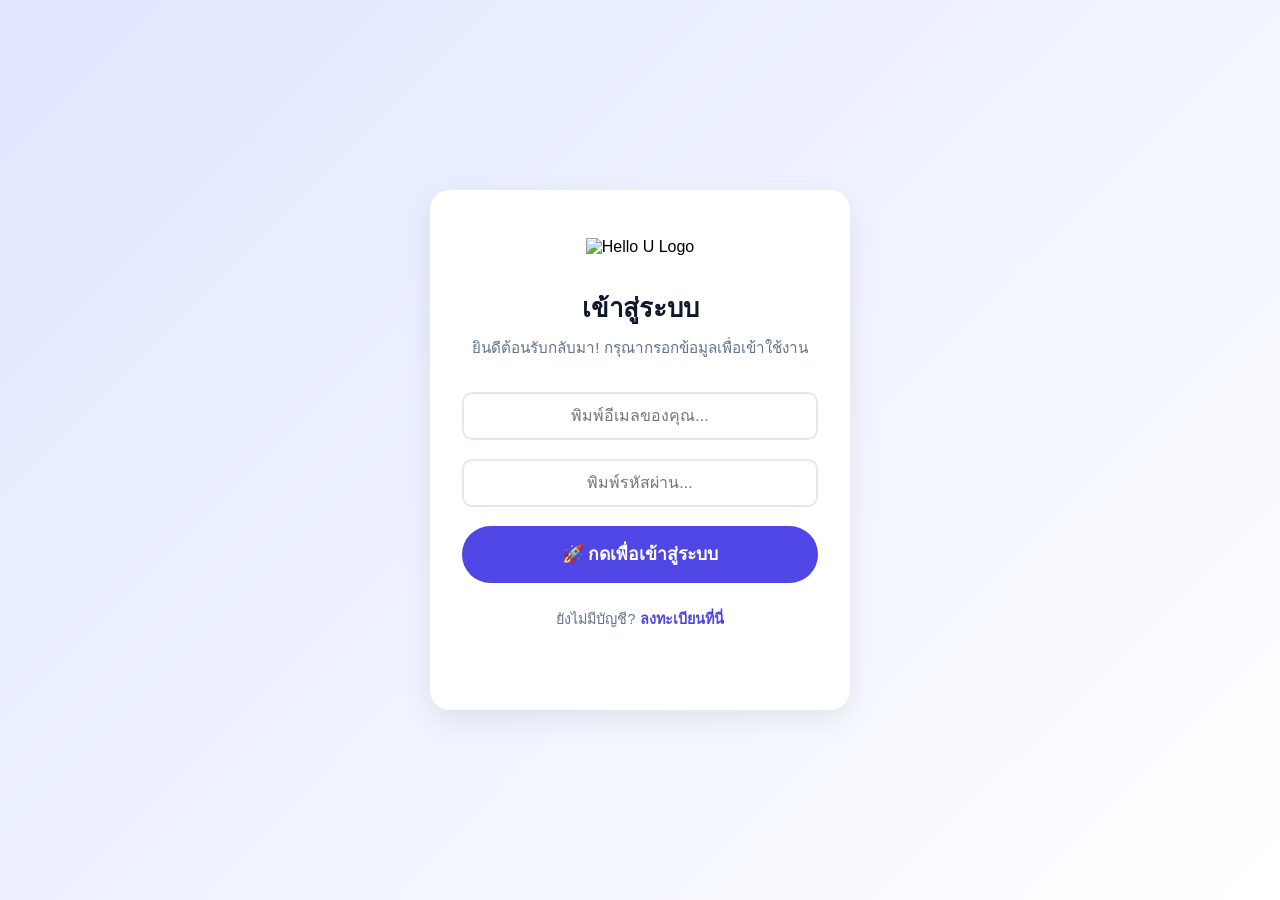
==== index.html @ 2e26dde2 "Update HTML structure and logo attributes" ====
<!DOCTYPE html>
<html lang="th">
<head>
    <meta charset="UTF-8">
    <meta name="viewport" content="width=device-width, initial-scale=1.0">
    <title>Hello U - เว็บไซต์เก็บสะสมผลงาน</title>
    <link rel="stylesheet" href="style.css">
    <style>
        /* สไตล์สำหรับจัดการโลโก้ */
        .logo-container {
            text-align: center;
            margin-bottom: 2rem;
        }
        .logo-image {
            max-width: 250px; /* สามารถปรับขนาดความกว้างตามต้องการ (เช่น 200px - 300px) */
            height: auto;
        }
    </style>
</head>
<body class="login-page">

    <div class="container theme-blue">
        <div class="logo-container">
            <img src="https://cdn.phototourl.com/free/2026-07-02-bf2530e4-cb2e-459f-93de-d59034eb5c2c.png" class="logo-image" alt="Hello U Logo">
        </div>

        <h1>เข้าสู่ระบบ</h1>
        <p>ยินดีต้อนรับกลับมา! กรุณากรอกข้อมูลเพื่อเข้าใช้งาน</p>
        
        <form id="loginForm">
            <input type="email" id="loginEmail" placeholder="พิมพ์อีเมลของคุณ..." required>
            <input type="password" id="loginPassword" placeholder="พิมพ์รหัสผ่าน..." required>
            <button type="submit" class="btn">🚀 กดเพื่อเข้าสู่ระบบ</button>
        </form>

        <p class="link-text">ยังไม่มีบัญชี? <a href="register.html">ลงทะเบียนที่นี่</a></p>
    </div>

    <script type="module" src="script.js"></script>
</body>
</html>
---- style.css ----
/* --- ตั้งค่าพื้นฐาน --- */
* {
    margin: 0;
    padding: 0;
    box-sizing: border-box;
    font-family: 'Segoe UI', Tahoma, Geneva, Verdana, sans-serif;
}

body {
    min-height: 100vh;
    display: flex;
    justify-content: center;
    align-items: center;
    background: linear-gradient(135deg, #e0e7ff 0%, #ffffff 100%);
    padding: 1rem;
}

/* --- กล่องแสดงผลหลัก --- */
.container {
    background: white;
    padding: 3rem 2rem;
    border-radius: 20px;
    box-shadow: 0 10px 30px rgba(0, 0, 0, 0.08);
    text-align: center;
    max-width: 420px;
    width: 100%;
}

.logo {
    font-size: 3rem;
    font-weight: 800;
    margin-bottom: 1rem;
}

h1 {
    font-size: 1.6rem;
    margin-bottom: 0.5rem;
    color: #0f172a;
}

p {
    color: #64748b;
    font-size: 0.95rem;
    margin-bottom: 2rem;
}

/* --- ฟอร์มอินพุต --- */
input {
    width: 100%;
    padding: 0.8rem;
    margin-bottom: 1.2rem;
    border: 2px solid #e2e8f0;
    border-radius: 10px;
    font-size: 1rem;
    text-align: center;
    outline: none;
    transition: border-color 0.3s;
}

.btn {
    display: block;
    width: 100%;
    color: white;
    padding: 0.9rem;
    border: none;
    border-radius: 50px;
    font-size: 1.1rem;
    font-weight: 600;
    cursor: pointer;
    transition: all 0.3s;
}

.btn:hover {
    transform: translateY(-2px);
}

.link-text {
    margin-top: 1.5rem;
    font-size: 0.9rem;
    color: #64748b;
}

.link-text a {
    text-decoration: none;
    font-weight: 600;
}

.link-text a:hover {
    text-decoration: underline;
}

/* --- คลาสแยกสีตามธีม (Blue สำหรับเช็คอิน / Green สำหรับลงทะเบียน) --- */
.theme-blue .logo, .theme-blue .link-text a { color: #4f46e5; }
.theme-blue input:focus { border-color: #4f46e5; }
.theme-blue .btn { background: #4f46e5; }
.theme-blue .btn:hover { background: #4338ca; box-shadow: 0 5px 15px rgba(79, 70, 229, 0.4); }

.theme-green .logo, .theme-green .link-text a { color: #10b981; }
.theme-green input:focus { border-color: #10b981; }
.theme-green .btn { background: #10b981; }
.theme-green .btn:hover { background: #059669; box-shadow: 0 5px 15px rgba(16, 185, 129, 0.4); }
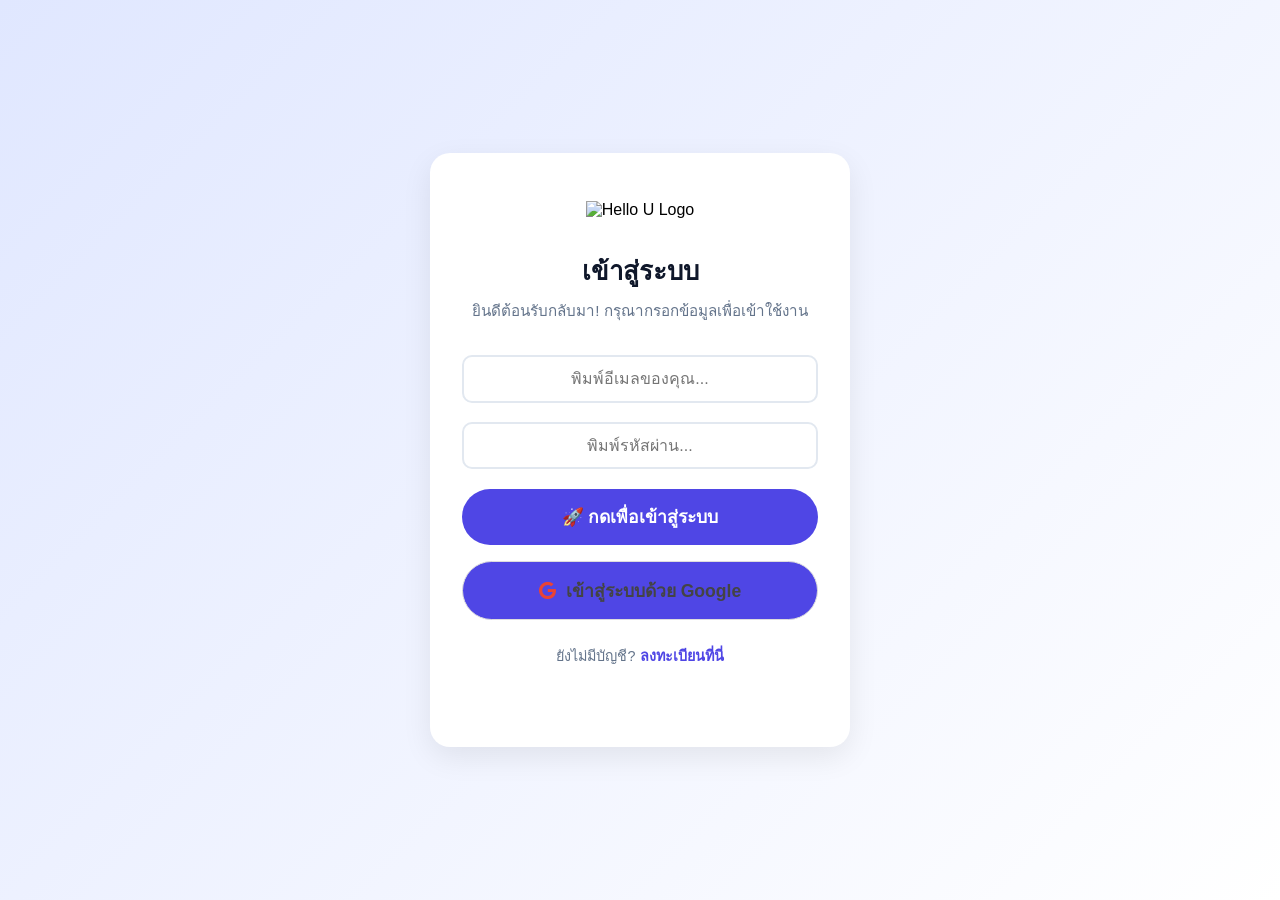
==== commit 23e79ce5: "Add Google login button to index.html Added Google login button and styles." ====
--- a/index.html
+++ b/index.html
@@ -5,6 +5,7 @@
     <meta name="viewport" content="width=device-width, initial-scale=1.0">
     <title>Hello U - เว็บไซต์เก็บสะสมผลงาน</title>
     <link rel="stylesheet" href="style.css">
+    <link rel="stylesheet" href="https://cdnjs.cloudflare.com/ajax/libs/font-awesome/6.4.0/css/all.min.css">
     <style>
         /* สไตล์สำหรับจัดการโลโก้ */
         .logo-container {
@@ -12,8 +13,22 @@
             margin-bottom: 2rem;
         }
         .logo-image {
-            max-width: 250px; /* สามารถปรับขนาดความกว้างตามต้องการ (เช่น 200px - 300px) */
+            max-width: 250px;
             height: auto;
+        }
+        /* สไตล์เพิ่มเติมสำหรับปุ่ม Google */
+        .btn-google {
+            background: #fff;
+            color: #444;
+            border: 1px solid #ddd;
+            margin-top: 1rem;
+            display: flex;
+            align-items: center;
+            justify-content: center;
+            gap: 10px;
+        }
+        .btn-google:hover {
+            background: #f5f5f5;
         }
     </style>
 </head>
@@ -31,6 +46,10 @@
             <input type="email" id="loginEmail" placeholder="พิมพ์อีเมลของคุณ..." required>
             <input type="password" id="loginPassword" placeholder="พิมพ์รหัสผ่าน..." required>
             <button type="submit" class="btn">🚀 กดเพื่อเข้าสู่ระบบ</button>
+            
+            <button type="button" id="googleLoginBtn" class="btn btn-google">
+                <i class="fab fa-google" style="color: #ea4335;"></i> เข้าสู่ระบบด้วย Google
+            </button>
         </form>
 
         <p class="link-text">ยังไม่มีบัญชี? <a href="register.html">ลงทะเบียนที่นี่</a></p>
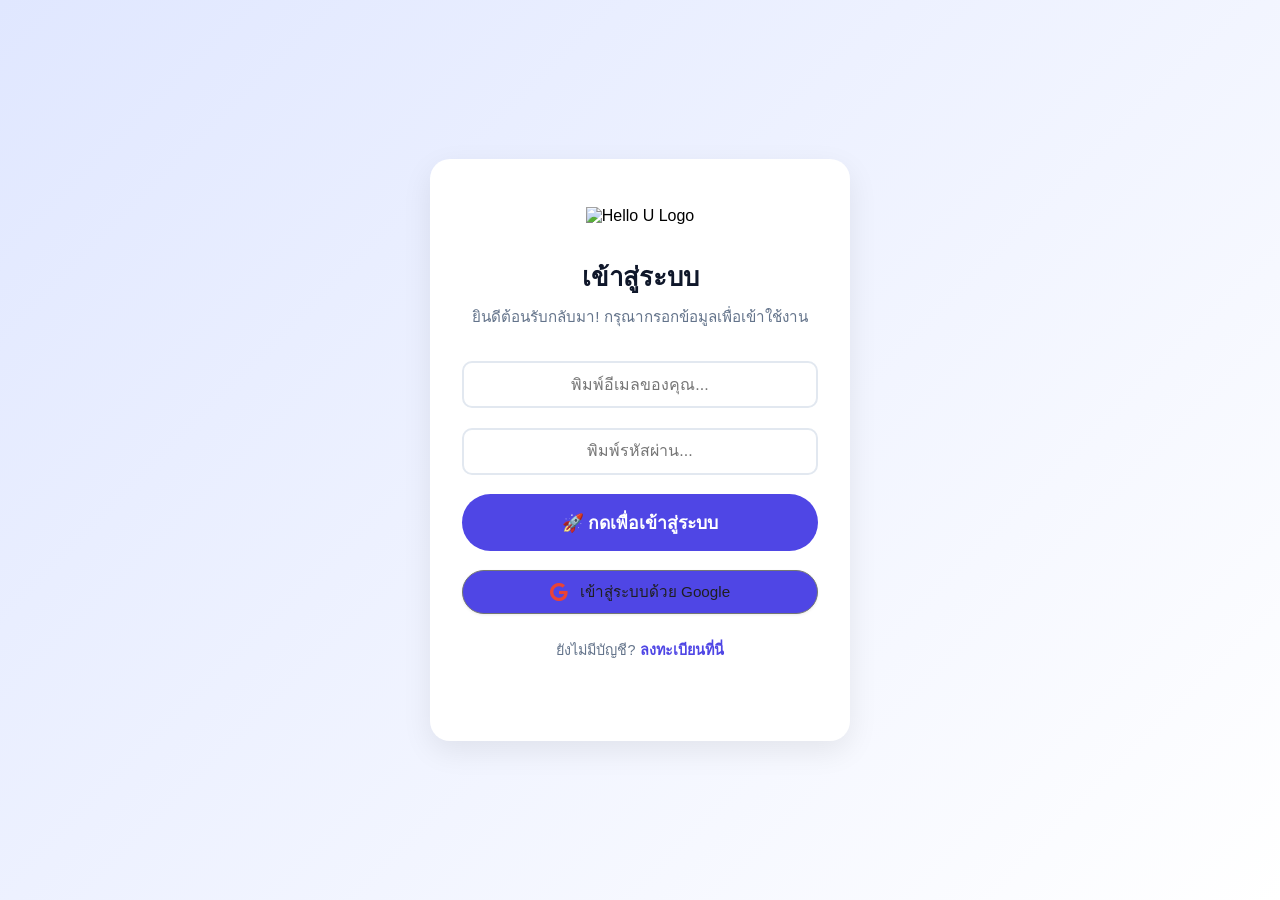
==== commit 8891d7cb: "Enhance Google button styles for improved appearance Updated the Google button styles for better aes" ====
--- a/index.html
+++ b/index.html
@@ -16,19 +16,40 @@
             max-width: 250px;
             height: auto;
         }
-        /* สไตล์เพิ่มเติมสำหรับปุ่ม Google */
+
+        /* 🎨 ปรับปรุงสไตล์ปุ่ม Google ใหม่ให้สวยงามขึ้น */
         .btn-google {
-            background: #fff;
-            color: #444;
-            border: 1px solid #ddd;
-            margin-top: 1rem;
+            background-color: #ffffff;
+            color: #1f1f1f;
+            border: 1px solid #747775;
+            margin-top: 1.2rem;
             display: flex;
             align-items: center;
             justify-content: center;
-            gap: 10px;
+            gap: 12px;
+            width: 100%;
+            height: 44px; /* ปรับให้ความสูงเท่าๆ กับ Input และปุ่มทั่วไป */
+            border-radius: 22px; /* ทำมุมโค้งมนแบบมนยาว หรือปรับตามสไตล์เว็บคุณ (เช่น 8px หรือ 12px) */
+            font-family: inherit;
+            font-size: 0.95rem;
+            font-weight: 500;
+            cursor: pointer;
+            transition: background-color 0.2s, box-shadow 0.2s;
+            box-shadow: 0 1px 3px rgba(0,0,0,0.08);
         }
+        
         .btn-google:hover {
-            background: #f5f5f5;
+            background-color: #f8fafc;
+            box-shadow: 0 2px 5px rgba(0,0,0,0.12);
+            border-color: #5c5e5c;
+        }
+
+        .btn-google:active {
+            background-color: #f1f5f9;
+        }
+
+        .btn-google i {
+            font-size: 1.15rem;
         }
     </style>
 </head>
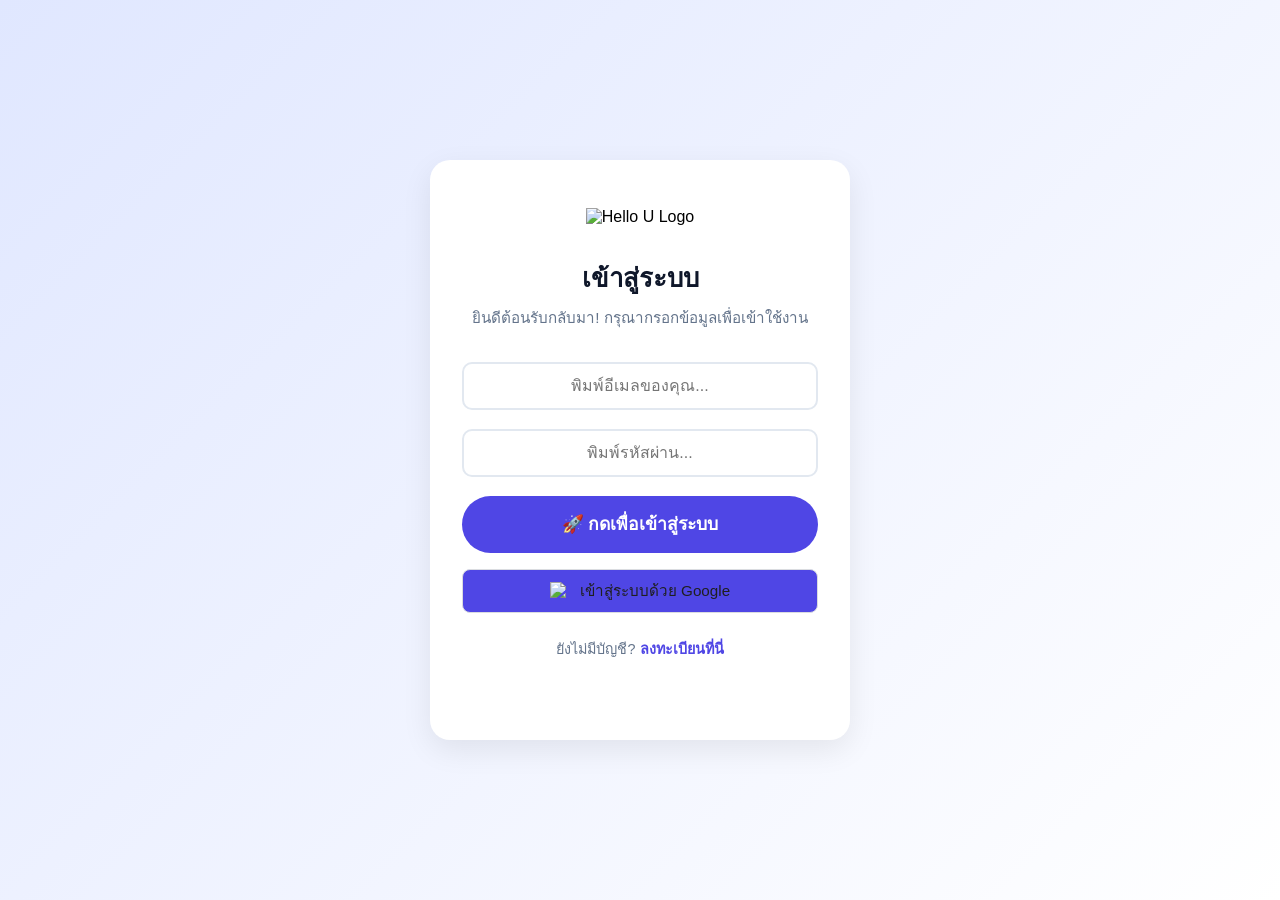
==== commit e198ad12: "Refine Google button styles and add icon Updated Google button styles and added Google icon." ====
--- a/index.html
+++ b/index.html
@@ -5,7 +5,6 @@
     <meta name="viewport" content="width=device-width, initial-scale=1.0">
     <title>Hello U - เว็บไซต์เก็บสะสมผลงาน</title>
     <link rel="stylesheet" href="style.css">
-    <link rel="stylesheet" href="https://cdnjs.cloudflare.com/ajax/libs/font-awesome/6.4.0/css/all.min.css">
     <style>
         /* สไตล์สำหรับจัดการโลโก้ */
         .logo-container {
@@ -17,39 +16,36 @@
             height: auto;
         }
 
-        /* 🎨 ปรับปรุงสไตล์ปุ่ม Google ใหม่ให้สวยงามขึ้น */
+        /* 🎨 ปรับปรุงสไตล์ปุ่ม Google ให้เป็นสีมาตรฐานและรูปทรงปกติ */
         .btn-google {
             background-color: #ffffff;
             color: #1f1f1f;
-            border: 1px solid #747775;
-            margin-top: 1.2rem;
+            border: 1px solid #dadce0; /* สีขอบเทาอ่อนมาตรฐาน Google */
+            margin-top: 1rem;
             display: flex;
             align-items: center;
             justify-content: center;
             gap: 12px;
             width: 100%;
-            height: 44px; /* ปรับให้ความสูงเท่าๆ กับ Input และปุ่มทั่วไป */
-            border-radius: 22px; /* ทำมุมโค้งมนแบบมนยาว หรือปรับตามสไตล์เว็บคุณ (เช่น 8px หรือ 12px) */
+            height: 44px;
+            border-radius: 8px; /* 👈 ปรับขอบมนปกติให้เข้ากับสไตล์ปุ่มทั่วไป (ไม่ใช่ทรงแคปซูลแล้ว) */
             font-family: inherit;
             font-size: 0.95rem;
             font-weight: 500;
             cursor: pointer;
-            transition: background-color 0.2s, box-shadow 0.2s;
-            box-shadow: 0 1px 3px rgba(0,0,0,0.08);
+            transition: background-color 0.2s;
         }
         
         .btn-google:hover {
             background-color: #f8fafc;
-            box-shadow: 0 2px 5px rgba(0,0,0,0.12);
-            border-color: #5c5e5c;
+            border-color: #c6c9ce;
         }
 
-        .btn-google:active {
-            background-color: #f1f5f9;
-        }
-
-        .btn-google i {
-            font-size: 1.15rem;
+        /* จัดขนาดรูปไอคอน Google ด้านในปุ่ม */
+        .google-icon {
+            width: 18px;
+            height: 18px;
+            display: block;
         }
     </style>
 </head>
@@ -69,7 +65,8 @@
             <button type="submit" class="btn">🚀 กดเพื่อเข้าสู่ระบบ</button>
             
             <button type="button" id="googleLoginBtn" class="btn btn-google">
-                <i class="fab fa-google" style="color: #ea4335;"></i> เข้าสู่ระบบด้วย Google
+                <img class="google-icon" src="https://fonts.gstatic.com/s/i/productlogos/googleg/v6/web-24dp/logo_googleg_color_1x_web_24dp.png" alt="Google Icon">
+                เข้าสู่ระบบด้วย Google
             </button>
         </form>
 
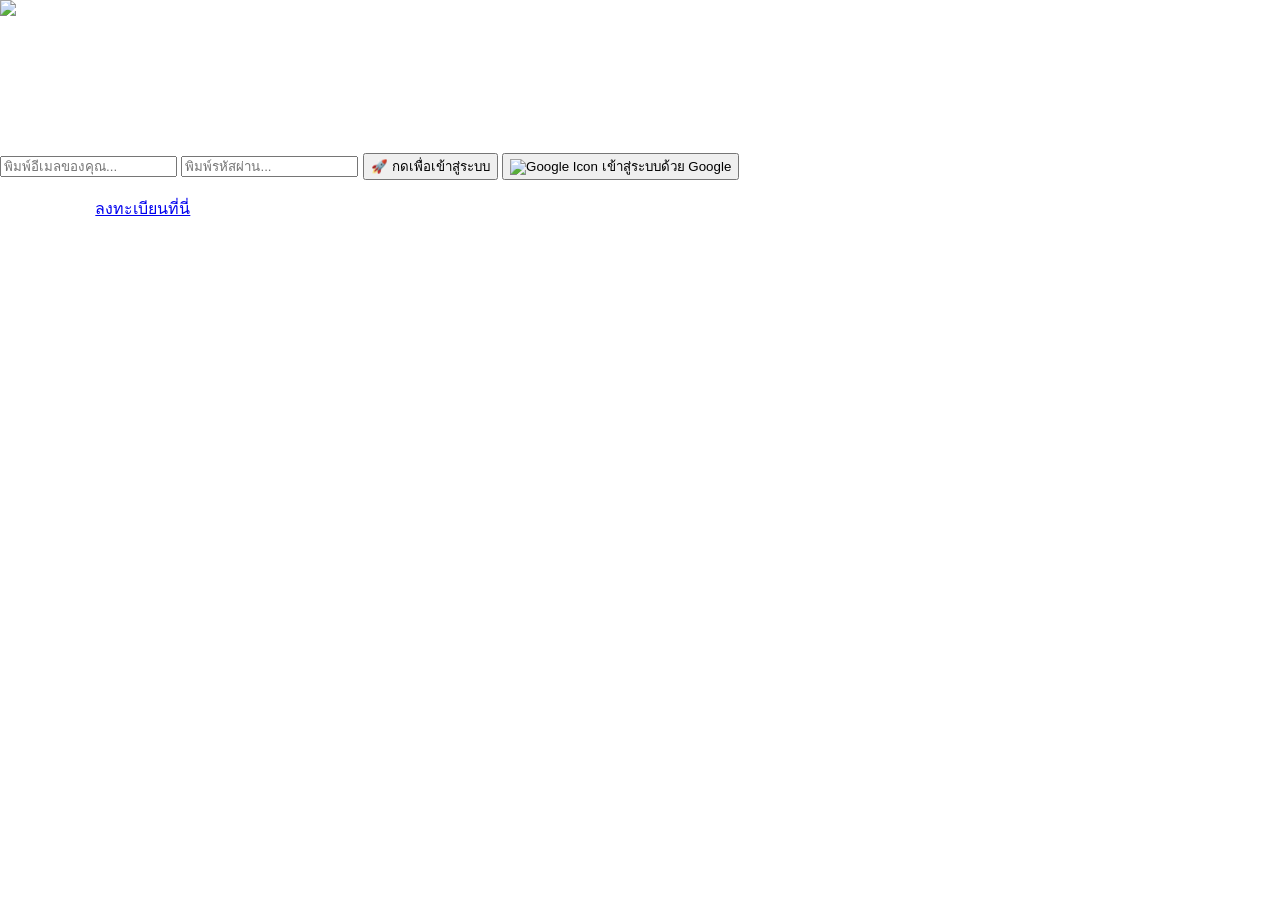
==== commit a24a168a: "Update index.html" ====
--- a/index.html
+++ b/index.html
@@ -5,49 +5,6 @@
     <meta name="viewport" content="width=device-width, initial-scale=1.0">
     <title>Hello U - เว็บไซต์เก็บสะสมผลงาน</title>
     <link rel="stylesheet" href="style.css">
-    <style>
-        /* สไตล์สำหรับจัดการโลโก้ */
-        .logo-container {
-            text-align: center;
-            margin-bottom: 2rem;
-        }
-        .logo-image {
-            max-width: 250px;
-            height: auto;
-        }
-
-        /* 🎨 ปรับปรุงสไตล์ปุ่ม Google ให้เป็นสีมาตรฐานและรูปทรงปกติ */
-        .btn-google {
-            background-color: #ffffff;
-            color: #1f1f1f;
-            border: 1px solid #dadce0; /* สีขอบเทาอ่อนมาตรฐาน Google */
-            margin-top: 1rem;
-            display: flex;
-            align-items: center;
-            justify-content: center;
-            gap: 12px;
-            width: 100%;
-            height: 44px;
-            border-radius: 8px; /* 👈 ปรับขอบมนปกติให้เข้ากับสไตล์ปุ่มทั่วไป (ไม่ใช่ทรงแคปซูลแล้ว) */
-            font-family: inherit;
-            font-size: 0.95rem;
-            font-weight: 500;
-            cursor: pointer;
-            transition: background-color 0.2s;
-        }
-        
-        .btn-google:hover {
-            background-color: #f8fafc;
-            border-color: #c6c9ce;
-        }
-
-        /* จัดขนาดรูปไอคอน Google ด้านในปุ่ม */
-        .google-icon {
-            width: 18px;
-            height: 18px;
-            display: block;
-        }
-    </style>
 </head>
 <body class="login-page">
 
@@ -62,6 +19,7 @@
         <form id="loginForm">
             <input type="email" id="loginEmail" placeholder="พิมพ์อีเมลของคุณ..." required>
             <input type="password" id="loginPassword" placeholder="พิมพ์รหัสผ่าน..." required>
+            
             <button type="submit" class="btn">🚀 กดเพื่อเข้าสู่ระบบ</button>
             
             <button type="button" id="googleLoginBtn" class="btn btn-google">
@@ -73,6 +31,6 @@
         <p class="link-text">ยังไม่มีบัญชี? <a href="register.html">ลงทะเบียนที่นี่</a></p>
     </div>
 
-    <script type="module" src="script.js"></script>
+    <script type="module" src="auth.js"></script>
 </body>
 </html>
--- a/style.css
+++ b/style.css
@@ -1,101 +1,181 @@
-/* --- ตั้งค่าพื้นฐาน --- */
-* {
+/* --- 🟢 ปรับเป็นสไตล์หลักและพื้นหลังสำหรับทุกหน้าเว็บ --- */
+body {
+    min-height: 100vh;
+    background-image: url('image_bff387.png');
+    background-size: cover;
+    background-position: center;
+    background-attachment: fixed;
+    color: #ffffff;
     margin: 0;
     padding: 0;
-    box-sizing: border-box;
     font-family: 'Segoe UI', Tahoma, Geneva, Verdana, sans-serif;
+    -webkit-tap-highlight-color: transparent;
 }
-
-body {
-    min-height: 100vh;
+/* มุมมองโหลดข้อมูล */
+.loading-view {
     display: flex;
     justify-content: center;
     align-items: center;
-    background: linear-gradient(135deg, #e0e7ff 0%, #ffffff 100%);
-    padding: 1rem;
+    min-height: 100vh;
+    font-size: 1.2rem;
 }
 
-/* --- กล่องแสดงผลหลัก --- */
-.container {
-    background: white;
-    padding: 3rem 2rem;
-    border-radius: 20px;
-    box-shadow: 0 10px 30px rgba(0, 0, 0, 0.08);
-    text-align: center;
-    max-width: 420px;
-    width: 100%;
+/* แถบหัวข้อผู้ใช้ด้านบน (กึ่งโปร่งแสงล้อไปกับพื้นหลังหลัก) */
+.header-bar {
+    background: rgba(30, 10, 61, 0.45);
+    backdrop-filter: blur(10px);
+    -webkit-backdrop-filter: blur(10px);
+    padding: 1.2rem 1.5rem;
+    display: flex;
+    justify-content: space-between;
+    align-items: center;
+    border-bottom: 1px solid rgba(255, 255, 255, 0.1);
 }
 
-.logo {
-    font-size: 3rem;
-    font-weight: 800;
-    margin-bottom: 1rem;
+.user-meta p {
+    margin: 6px 0;
+    font-size: 1.1rem;
+    font-weight: bold;
+    color: #ffffff;
 }
 
-h1 {
-    font-size: 1.6rem;
-    margin-bottom: 0.5rem;
-    color: #0f172a;
+/* กล่องจัดรูปภาพโปรไฟล์ให้เป็นวงกลมสวยงามตามตัวอย่าง */
+.avatar-box {
+    width: 50px;
+    height: 50px;
+    border-radius: 50%;
+    overflow: hidden;
+    display: flex;
+    align-items: center;
+    justify-content: center;
+    background: rgba(255, 255, 255, 0.1);
 }
 
-p {
-    color: #64748b;
-    font-size: 0.95rem;
-    margin-bottom: 2rem;
+.avatar-box i {
+    font-size: 3.2rem;
+    color: #ffffff;
 }
 
-/* --- ฟอร์มอินพุต --- */
-input {
+.avatar-box img {
     width: 100%;
-    padding: 0.8rem;
-    margin-bottom: 1.2rem;
-    border: 2px solid #e2e8f0;
-    border-radius: 10px;
-    font-size: 1rem;
-    text-align: center;
-    outline: none;
-    transition: border-color 0.3s;
+    height: 100%;
+    object-fit: cover;
 }
 
-.btn {
-    display: block;
-    width: 100%;
-    color: white;
-    padding: 0.9rem;
-    border: none;
-    border-radius: 50px;
-    font-size: 1.1rem;
-    font-weight: 600;
-    cursor: pointer;
-    transition: all 0.3s;
+/* โครงสร้างหน้าหลัก */
+.main-content {
+    padding: 1.5rem;
 }
 
-.btn:hover {
-    transform: translateY(-2px);
+h2.page-title {
+    font-size: 2.2rem;
+    margin: 1.5rem 0;
+    font-weight: bold;
+    letter-spacing: 0.5px;
 }
 
-.link-text {
-    margin-top: 1.5rem;
-    font-size: 0.9rem;
-    color: #64748b;
+/* ปุ่มกดเพื่อเพิ่มผลงานหลักในหน้าหลัก */
+.btn-add-portfolio {
+    width: 100%;
+    min-height: 56px;
+    background-color: #4169e1; /* สีฟ้าน้ำเงินสว่างตา */
+    color: #ffffff;
+    border: none;
+    padding: 15px 20px;
+    font-size: 1.3rem;
+    font-weight: bold;
+    border-radius: 6px;
+    cursor: pointer;
+    text-align: left;
+    box-shadow: 0 4px 15px rgba(0, 0, 0, 0.2);
 }
 
-.link-text a {
-    text-decoration: none;
-    font-weight: 600;
+/* 📦 กล่องตัวเลือกประเภทการอัปโหลด "เพิ่มผลงานเป็น" */
+.upload-options-box {
+    background-color: #6495ed; /* สีฟ้าสว่างล้อมรอบรายการ */
+    padding: 1.5rem;
+    border-radius: 8px;
+    display: none; /* เริ่มต้นปิดการมองเห็น */
+    margin-top: 1rem;
+    box-shadow: 0 8px 24px rgba(0, 0, 0, 0.3);
 }
 
-.link-text a:hover {
-    text-decoration: underline;
+.upload-options-box h3 {
+    margin-top: 0;
+    margin-bottom: 1.5rem;
+    font-size: 1.5rem;
+    font-weight: bold;
 }
 
-/* --- คลาสแยกสีตามธีม (Blue สำหรับเช็คอิน / Green สำหรับลงทะเบียน) --- */
-.theme-blue .logo, .theme-blue .link-text a { color: #4f46e5; }
-.theme-blue input:focus { border-color: #4f46e5; }
-.theme-blue .btn { background: #4f46e5; }
-.theme-blue .btn:hover { background: #4338ca; box-shadow: 0 5px 15px rgba(79, 70, 229, 0.4); }
+/* แถบย่อยแต่ละรูปแบบ (ไฟล์, ลิงก์, ไดรฟ์) */
+.option-item {
+    background-color: #bd5cf1; /* พื้นหลังสีม่วงสว่าง */
+    padding: 14px 18px;
+    border-radius: 6px;
+    margin-bottom: 14px;
+    display: flex;
+    align-items: center;
+    gap: 16px;
+    cursor: pointer;
+    font-size: 1.3rem;
+    font-weight: bold;
+    color: #ffffff;
+    box-shadow: 0 3px 8px rgba(0, 0, 0, 0.15);
+}
 
-.theme-green .logo, .theme-green .link-text a { color: #10b981; }
-.theme-green input:focus { border-color: #10b981; }
-.theme-green .btn { background: #10b981; }
-.theme-green .btn:hover { background: #059669; box-shadow: 0 5px 15px rgba(16, 185, 129, 0.4); }
+.option-item:last-child {
+    margin-bottom: 0;
+}
+
+.option-item:active {
+    background-color: #a846dc;
+}
+
+/* วงกลมรองรับไอคอนภายในปุ่มประเภทเพิ่มงาน */
+.option-icon-wrapper {
+    display: flex;
+    align-items: center;
+    justify-content: center;
+    font-size: 1.4rem;
+}
+
+/* ⚙️ ปุ่มเฟืองล่างซ้ายแบบวงกลมมินิมอลตามดีไซน์ */
+.settings-btn {
+    position: fixed;
+    bottom: 30px;
+    left: 25px;
+    background: transparent;
+    border: none;
+    color: #000000; /* เฟืองสีดำคมชัดตามรูปภาพโครงแบบ */
+    font-size: 2.8rem;
+    display: flex;
+    align-items: center;
+    justify-content: center;
+    cursor: pointer;
+    z-index: 99;
+}
+
+/* ➕ ปุ่มเครื่องหมายบวกลอยตัวสีฟ้านีออนอ่อน ล่างขวา */
+.floating-add-btn {
+    position: fixed;
+    bottom: 25px;
+    right: 25px;
+    background-color: #7fffd4; /* สีฟ้านีออนสว่างเด่นชัดพริ้วกับนิ้วสัมผัส */
+    color: #4169e1;
+    width: 68px;
+    height: 68px;
+    border-radius: 50%;
+    border: none;
+    font-size: 2.8rem;
+    font-weight: 300;
+    display: flex;
+    align-items: center;
+    justify-content: center;
+    cursor: pointer;
+    box-shadow: 0 6px 16px rgba(0, 0, 0, 0.35);
+    z-index: 99;
+}
+
+.floating-add-btn:active, .settings-btn:active {
+    transform: scale(0.9);
+}
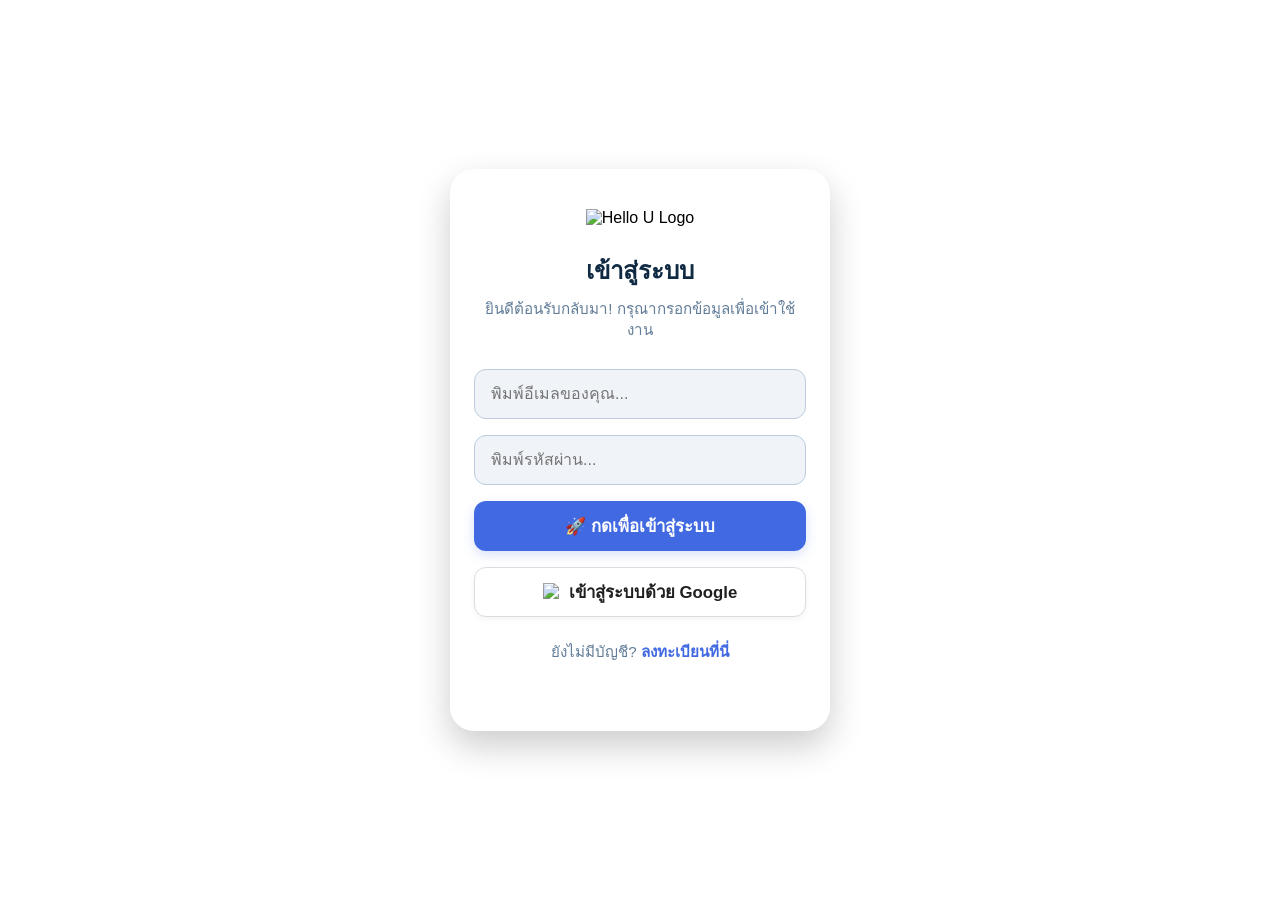
==== commit f7baed5a: "Update index.html" ====
--- a/index.html
+++ b/index.html
@@ -4,6 +4,10 @@
     <meta charset="UTF-8">
     <meta name="viewport" content="width=device-width, initial-scale=1.0">
     <title>Hello U - เว็บไซต์เก็บสะสมผลงาน</title>
+    
+    <!-- 🌟 โค้ดสำหรับแสดงโลโก้บนแท็บเบราว์เซอร์ (Favicon) -->
+    <link rel="icon" type="image/png" href="https://cdn.phototourl.com/free/2026-07-02-bf2530e4-cb2e-459f-93de-d59034eb5c2c.png">
+
     <link rel="stylesheet" href="style.css">
 </head>
 <body class="login-page">
--- a/style.css
+++ b/style.css
@@ -1,59 +1,225 @@
-/* --- 🟢 ปรับเป็นสไตล์หลักและพื้นหลังสำหรับทุกหน้าเว็บ --- */
+/* ===================================================
+   1. RESET & GLOBAL (บล็อกการเลื่อนจอเบี้ยวและล็อกขนาดกล่อง)
+   =================================================== */
+* {
+    margin: 0;
+    padding: 0;
+    box-sizing: border-box; /* ป้องกัน Padding ดันอินพุตและปุ่มทะลุขอบจอ */
+}
+
 body {
+    font-family: 'Segoe UI', Tahoma, Geneva, Verdana, sans-serif;
+    -webkit-tap-highlight-color: transparent; /* ลบไฮไลต์สีฟ้าเวลาเอานิ้วกดบนมือถือ */
+    overflow-x: hidden; /* ห้ามหน้าจอสั่นหรือเลื่อนไปทางซ้ายขวา */
+    width: 100%;
+}
+
+/* ===================================================
+   2. 📱 สไตล์หน้าเข้าสู่ระบบ & ลงทะเบียน (NEW STYLE)
+   =================================================== */
+body.login-page {
     min-height: 100vh;
-    background-image: url('image_bff387.png');
+    display: flex;
+    justify-content: center;
+    align-items: center;
+    /* 🌌 อัปเดตรูปภาพพื้นหลังลิ้งก์ใหม่ตามที่คุณส่งมา */
+    background-image: url('https://i.pinimg.com/originals/4b/7d/24/4b7d24f725920ea891f798819508791b.png');
     background-size: cover;
     background-position: center;
     background-attachment: fixed;
-    color: #ffffff;
-    margin: 0;
-    padding: 0;
-    font-family: 'Segoe UI', Tahoma, Geneva, Verdana, sans-serif;
-    -webkit-tap-highlight-color: transparent;
-}
-/* มุมมองโหลดข้อมูล */
+    padding: 1rem;
+}
+
+/* 📦 กล่องคอนเทนเนอร์หลัก (ล็อกขนาดสมบูรณ์ ยืดหยุ่นตามหน้าจอมือถือ) */
+.container {
+    background: #ffffff;
+    padding: 2.5rem 1.5rem;
+    border-radius: 24px; /* ขอบมนขึ้นให้เข้ากับสไตล์ของภาพพื้นหลัง */
+    box-shadow: 0 15px 35px rgba(0, 0, 0, 0.2);
+    text-align: center;
+    max-width: 380px;
+    width: 100%; /* ขยายเต็มที่บนมือถือจอเล็ก แต่ไม่เกิน 380px */
+}
+
+/* ส่วนหัว โลโก้ และข้อความ */
+.logo-container {
+    text-align: center;
+    margin-bottom: 1.5rem;
+}
+
+.logo-image {
+    width: 100%;
+    max-width: 180px; /* ย่อขนาดโลโก้ให้พอดียอดเยี่ยมบนมือถือ */
+    height: auto;
+}
+
+.logo {
+    font-size: 2.2rem;
+    font-weight: 800;
+    color: #4169e1;
+    margin-bottom: 0.5rem;
+    letter-spacing: 0.5px;
+}
+
+.container h1 {
+    font-size: 1.5rem;
+    color: #102a43;
+    margin-bottom: 0.5rem;
+    font-weight: bold;
+}
+
+.container p {
+    color: #627d98;
+    font-size: 0.95rem;
+    margin-bottom: 1.8rem;
+    line-height: 1.4;
+    word-break: break-word;
+}
+
+/* ✏️ ช่องกรอกข้อมูล (ขนาดใหญ่ เต็มกล่อง นิ้วจิ้มง่าย) */
+.container input {
+    width: 100%;
+    height: 50px; /* เพิ่มความสูงเพื่อให้กดพิมพ์บนมือถือง่ายขึ้นมาก */
+    padding: 0 1rem;
+    margin-bottom: 1rem;
+    border: 1.5px solid #bcccdc;
+    border-radius: 12px; /* โค้งมนเข้ากับดีไซน์มือถือสมัยใหม่ */
+    font-size: 1rem;
+    color: #102a43;
+    outline: none;
+    background: #f0f4f8;
+    transition: all 0.2s ease;
+    -webkit-appearance: none; /* ป้องกันสไตล์บั๊กของ iOS Safari */
+}
+
+.container input:focus {
+    border-color: #4169e1;
+    background: #ffffff;
+    box-shadow: 0 0 0 3px rgba(65, 105, 225, 0.15);
+}
+
+/* 🚀 ปุ่มกดหลัก (แก้อาการปุ่มเบี้ยว ปุ่มจิ๋ว หายขาด 100%) */
+.btn {
+    width: 100%;
+    height: 50px;
+    border: none;
+    border-radius: 12px;
+    font-size: 1.05rem;
+    font-weight: bold;
+    cursor: pointer;
+    display: flex;
+    align-items: center;
+    justify-content: center;
+    gap: 8px;
+    background: #4169e1;
+    color: #ffffff;
+    margin-bottom: 1rem;
+    box-shadow: 0 4px 12px rgba(65, 105, 225, 0.2);
+    transition: all 0.2s ease;
+}
+
+.btn:active {
+    transform: scale(0.98); /* เอฟเฟกต์ยุบตัวเล็กน้อยเวลานิ้วกดกด */
+    background-color: #3152b6;
+}
+
+/* 🎨 ปุ่ม Google มาตรฐานสำหรับ Mobile-First */
+.btn-google {
+    background-color: #ffffff;
+    color: #1f1f1f;
+    border: 1px solid #dadce0;
+    box-shadow: 0 2px 6px rgba(0, 0, 0, 0.05);
+    margin-top: 0.5rem;
+}
+
+.btn-google:active {
+    background-color: #f5f5f5;
+}
+
+.google-icon {
+    width: 18px;
+    height: 18px;
+    display: block;
+}
+
+/* ลิงก์สลับหน้า */
+.link-text {
+    margin-top: 1.5rem;
+    font-size: 0.95rem;
+    color: #486581;
+}
+
+.link-text a {
+    color: #4169e1;
+    text-decoration: none;
+    font-weight: bold;
+}
+
+
+/* ===================================================
+   3. 📁 สไตล์ของหน้าหลัก (MAIN PAGE STYLES)
+   =================================================== */
+body.main-page {
+    min-height: 100vh;
+    /* 🌌 อัปเดตรูปภาพพื้นหลังหน้าหลักให้เหมือนกันตามที่คุณส่งมา */
+    background-image: url('https://i.pinimg.com/originals/4b/7d/24/4b7d24f725920ea891f798819508791b.png');
+    background-size: cover;
+    background-position: center;
+    background-attachment: fixed;
+    color: #ffffff;
+    display: flex;
+    flex-direction: column;
+}
+
 .loading-view {
     display: flex;
     justify-content: center;
     align-items: center;
     min-height: 100vh;
-    font-size: 1.2rem;
-}
-
-/* แถบหัวข้อผู้ใช้ด้านบน (กึ่งโปร่งแสงล้อไปกับพื้นหลังหลัก) */
+    font-size: 1rem;
+}
+
+/* แถบผู้ใช้ด้านบนสุด */
 .header-bar {
     background: rgba(30, 10, 61, 0.45);
     backdrop-filter: blur(10px);
     -webkit-backdrop-filter: blur(10px);
-    padding: 1.2rem 1.5rem;
+    padding: 1rem;
     display: flex;
     justify-content: space-between;
     align-items: center;
     border-bottom: 1px solid rgba(255, 255, 255, 0.1);
+    position: sticky;
+    top: 0;
+    z-index: 100;
+}
+
+.user-meta {
+    flex: 1;
+    margin-right: 10px;
+    overflow: hidden;
 }
 
 .user-meta p {
-    margin: 6px 0;
-    font-size: 1.1rem;
-    font-weight: bold;
-    color: #ffffff;
-}
-
-/* กล่องจัดรูปภาพโปรไฟล์ให้เป็นวงกลมสวยงามตามตัวอย่าง */
+    margin: 2px 0;
+    font-size: 0.9rem;
+    font-weight: bold;
+    color: #ffffff;
+    white-space: nowrap;
+    overflow: hidden;
+    text-overflow: ellipsis;
+}
+
 .avatar-box {
-    width: 50px;
-    height: 50px;
+    width: 40px;
+    height: 40px;
     border-radius: 50%;
     overflow: hidden;
     display: flex;
     align-items: center;
     justify-content: center;
     background: rgba(255, 255, 255, 0.1);
-}
-
-.avatar-box i {
-    font-size: 3.2rem;
-    color: #ffffff;
+    flex-shrink: 0;
 }
 
 .avatar-box img {
@@ -62,120 +228,123 @@
     object-fit: cover;
 }
 
-/* โครงสร้างหน้าหลัก */
+/* ส่วนเนื้อหา */
 .main-content {
-    padding: 1.5rem;
+    padding: 1rem;
+    flex: 1;
 }
 
 h2.page-title {
-    font-size: 2.2rem;
-    margin: 1.5rem 0;
-    font-weight: bold;
-    letter-spacing: 0.5px;
-}
-
-/* ปุ่มกดเพื่อเพิ่มผลงานหลักในหน้าหลัก */
+    font-size: 1.8rem;
+    margin: 1rem 0;
+    font-weight: bold;
+    word-break: break-word;
+}
+
+/* ปุ่มเพิ่มผลงานขนาดใหญ่ (ห้ามหลุดขอบ) */
 .btn-add-portfolio {
     width: 100%;
-    min-height: 56px;
-    background-color: #4169e1; /* สีฟ้าน้ำเงินสว่างตา */
+    min-height: 50px;
+    background-color: #4169e1;
     color: #ffffff;
     border: none;
-    padding: 15px 20px;
-    font-size: 1.3rem;
-    font-weight: bold;
-    border-radius: 6px;
+    padding: 10px 15px;
+    font-size: 1.1rem;
+    font-weight: bold;
+    border-radius: 8px;
     cursor: pointer;
     text-align: left;
     box-shadow: 0 4px 15px rgba(0, 0, 0, 0.2);
-}
-
-/* 📦 กล่องตัวเลือกประเภทการอัปโหลด "เพิ่มผลงานเป็น" */
+    display: flex;
+    align-items: center;
+    gap: 10px;
+    overflow: hidden;
+}
+
+.btn-add-portfolio span {
+    flex: 1;
+    overflow: hidden;
+    text-overflow: ellipsis;
+    white-space: nowrap;
+}
+
+/* กล่องย่อย "เพิ่มผลงานเป็น" */
 .upload-options-box {
-    background-color: #6495ed; /* สีฟ้าสว่างล้อมรอบรายการ */
-    padding: 1.5rem;
+    background-color: #6495ed;
+    padding: 1.2rem;
     border-radius: 8px;
-    display: none; /* เริ่มต้นปิดการมองเห็น */
+    display: none;
     margin-top: 1rem;
     box-shadow: 0 8px 24px rgba(0, 0, 0, 0.3);
-}
-
-.upload-options-box h3 {
-    margin-top: 0;
-    margin-bottom: 1.5rem;
-    font-size: 1.5rem;
-    font-weight: bold;
-}
-
-/* แถบย่อยแต่ละรูปแบบ (ไฟล์, ลิงก์, ไดรฟ์) */
+    width: 100%;
+}
+
 .option-item {
-    background-color: #bd5cf1; /* พื้นหลังสีม่วงสว่าง */
-    padding: 14px 18px;
+    background-color: #bd5cf1;
+    padding: 10px 15px;
     border-radius: 6px;
-    margin-bottom: 14px;
-    display: flex;
-    align-items: center;
-    gap: 16px;
-    cursor: pointer;
-    font-size: 1.3rem;
+    margin-bottom: 10px;
+    display: flex;
+    align-items: center;
+    gap: 12px;
+    cursor: pointer;
     font-weight: bold;
     color: #ffffff;
     box-shadow: 0 3px 8px rgba(0, 0, 0, 0.15);
-}
-
-.option-item:last-child {
-    margin-bottom: 0;
-}
-
-.option-item:active {
-    background-color: #a846dc;
-}
-
-/* วงกลมรองรับไอคอนภายในปุ่มประเภทเพิ่มงาน */
+    width: 100%;
+    overflow: hidden;
+}
+
+.option-item span {
+    font-size: 1rem;
+    flex: 1;
+    overflow: hidden;
+    text-overflow: ellipsis;
+    white-space: nowrap;
+}
+
 .option-icon-wrapper {
     display: flex;
     align-items: center;
     justify-content: center;
-    font-size: 1.4rem;
-}
-
-/* ⚙️ ปุ่มเฟืองล่างซ้ายแบบวงกลมมินิมอลตามดีไซน์ */
+    font-size: 1.2rem;
+    flex-shrink: 0;
+    width: 30px;
+    height: 30px;
+}
+
+/* ปุ่มลอยด้านล่างหน้าจอ */
 .settings-btn {
     position: fixed;
-    bottom: 30px;
-    left: 25px;
+    bottom: 1.5rem;
+    left: 1rem;
     background: transparent;
     border: none;
-    color: #000000; /* เฟืองสีดำคมชัดตามรูปภาพโครงแบบ */
-    font-size: 2.8rem;
-    display: flex;
-    align-items: center;
-    justify-content: center;
-    cursor: pointer;
-    z-index: 99;
-}
-
-/* ➕ ปุ่มเครื่องหมายบวกลอยตัวสีฟ้านีออนอ่อน ล่างขวา */
+    color: #ffffff;
+    font-size: 2.2rem;
+    display: flex;
+    align-items: center;
+    justify-content: center;
+    cursor: pointer;
+    z-index: 90;
+    padding: 10px;
+}
+
 .floating-add-btn {
     position: fixed;
-    bottom: 25px;
-    right: 25px;
-    background-color: #7fffd4; /* สีฟ้านีออนสว่างเด่นชัดพริ้วกับนิ้วสัมผัส */
+    bottom: 1rem;
+    right: 1rem;
+    background-color: #7fffd4;
     color: #4169e1;
-    width: 68px;
-    height: 68px;
+    width: 56px;
+    height: 56px;
     border-radius: 50%;
     border: none;
-    font-size: 2.8rem;
-    font-weight: 300;
+    font-size: 2.2rem;
     display: flex;
     align-items: center;
     justify-content: center;
     cursor: pointer;
     box-shadow: 0 6px 16px rgba(0, 0, 0, 0.35);
-    z-index: 99;
-}
-
-.floating-add-btn:active, .settings-btn:active {
-    transform: scale(0.9);
-}
+    z-index: 95;
+}
